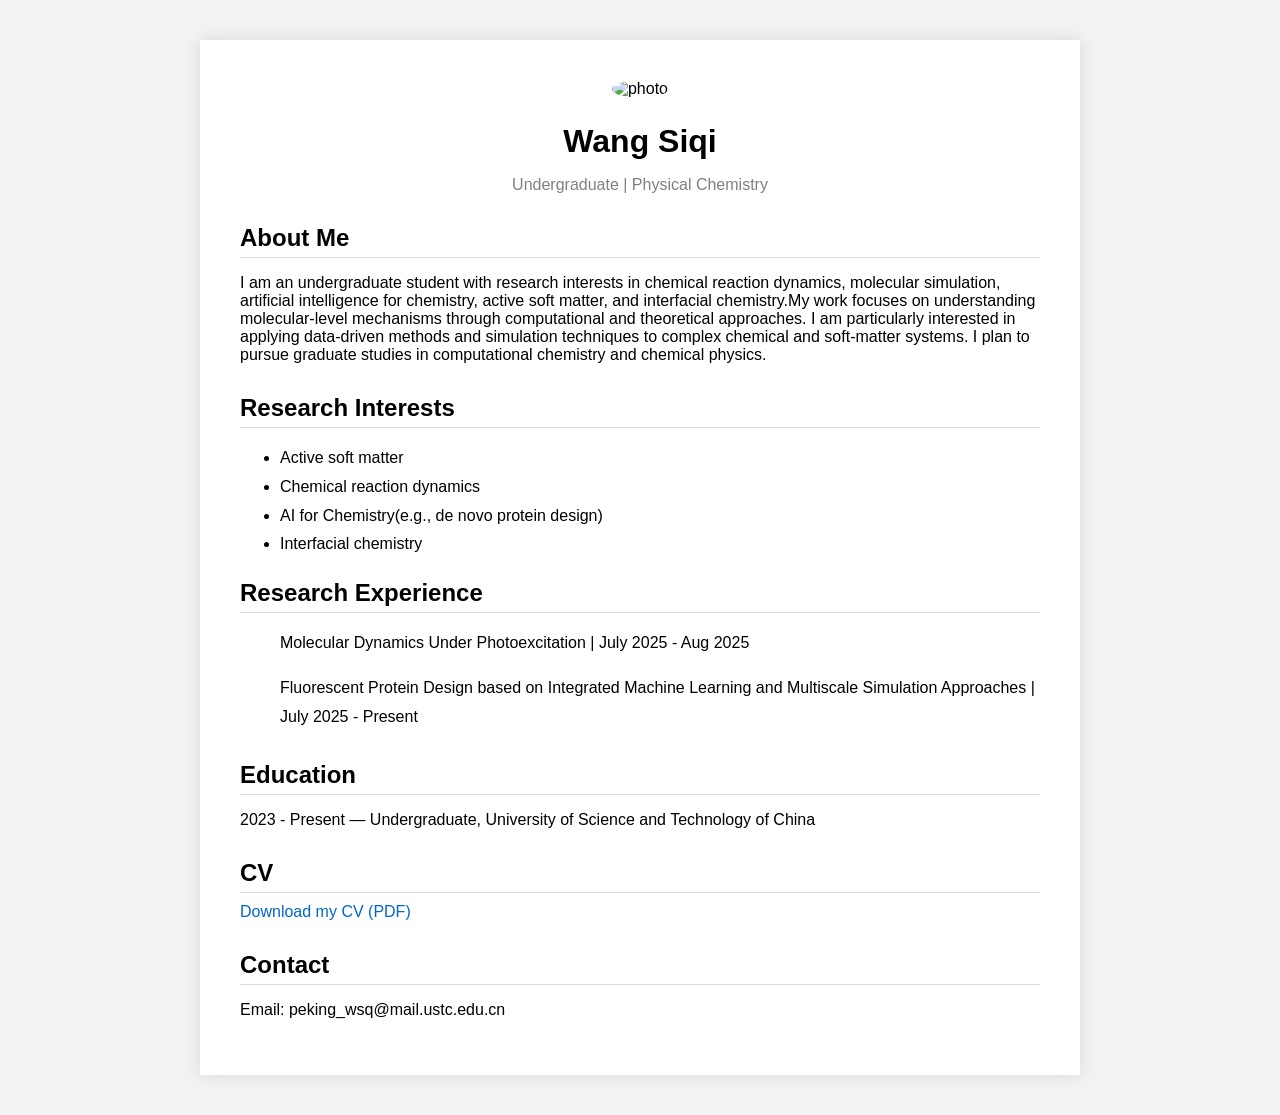
==== index.html @ 9597611c "Rename resume.html to index.html" ====
<!DOCTYPE html>
<html lang="en">
<head>
    <meta charset="UTF-8">
    <title>Wang Siqi</title>
    <link rel="stylesheet" href="style.css">
</head>
<body>

<div class="container">

    <div class="header">
        <img src="assets/photo.jpg" class="avatar" alt="photo">
        <h1>Wang Siqi</h1>
        <p class="title">Undergraduate | Physical Chemistry</p>
    </div>

    <section>
        <h2>About Me</h2>
        <p>I am an undergraduate student with research interests in chemical reaction dynamics, molecular simulation, 
            artificial intelligence for chemistry, active soft matter, and interfacial chemistry.My work focuses on understanding 
        molecular-level mechanisms through computational and theoretical approaches.
        I am particularly interested in applying data-driven methods and simulation techniques to complex chemical and soft-matter systems.
        I plan to pursue graduate studies in computational chemistry and chemical physics.
        </p>
    </section>

    <section>
        <h2>Research Interests</h2>
        <ul>
            <li>Active soft matter</li>
            <li>Chemical reaction dynamics</li>
            <li>AI for Chemistry(e.g., de novo protein design)</li>
            <li>Interfacial chemistry</li>
        </ul>
        <h2>Research Experience</h2>
        <ul> Molecular Dynamics Under Photoexcitation | July 2025 - Aug 2025</ul>
        <ul> Fluorescent Protein Design based on Integrated Machine Learning and Multiscale Simulation Approaches | July 2025 - Present</ul>
    </section>

    <section>
        <h2>Education</h2>
        <p>2023 - Present — Undergraduate, University of Science and Technology of China</p>
    </section>
    

    <section>
        <h2>CV</h2>
        <a href="materiels/CV_Siqi_Wang.pdf" target="_blank">Download my CV (PDF)</a>
    </section>

    <section>
        <h2>Contact</h2>
        <p>Email: peking_wsq@mail.ustc.edu.cn</p>
    </section>

</div>

</body>
</html>
---- style.css ----
body {
    font-family: Arial, Helvetica, sans-serif;
    background-color: #f2f2f2;
    margin: 0;
    padding: 40px 0;
}

.container {
    width: 800px;
    margin: auto;
    background: white;
    padding: 40px;
    box-shadow: 0 0 15px rgba(0,0,0,0.1);
}

.header {
    text-align: center;
    margin-bottom: 30px;
}

.avatar {
    width: 150px;
    border-radius: 50%;
    margin-bottom: 15px;
}

h1 {
    margin: 10px 0 5px 0;
}

.title {
    color: gray;
    margin-bottom: 20px;
}

section {
    margin-top: 30px;
}

h2 {
    border-bottom: 1px solid #ddd;
    padding-bottom: 5px;
    margin-bottom: 10px;
}

ul {
    line-height: 1.8;
}

a {
    color: #0066cc;
    text-decoration: none;
}

a:hover {
    text-decoration: underline;
}
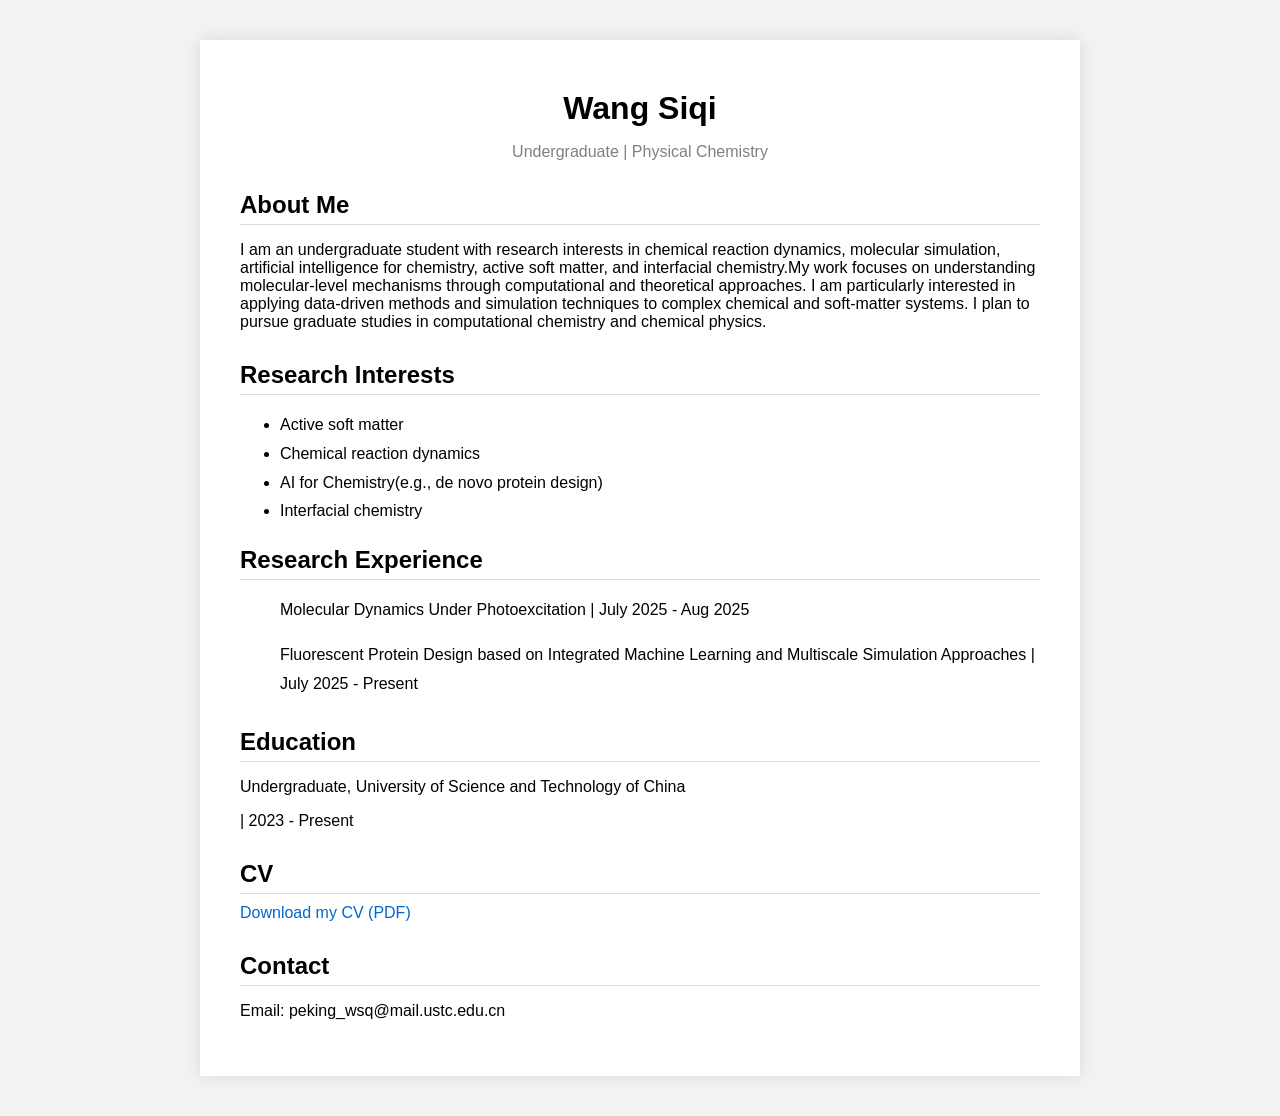
==== commit 69477954: "Update index.html" ====
--- a/index.html
+++ b/index.html
@@ -10,7 +10,7 @@
 <div class="container">
 
     <div class="header">
-        <img src="assets/photo.jpg" class="avatar" alt="photo">
+        <!--<img src="materials/photo.jpg" class="avatar" alt="photo"> -->
         <h1>Wang Siqi</h1>
         <p class="title">Undergraduate | Physical Chemistry</p>
     </div>
@@ -40,7 +40,7 @@
 
     <section>
         <h2>Education</h2>
-        <p>2023 - Present — Undergraduate, University of Science and Technology of China</p>
+        <p> Undergraduate, University of Science and Technology of China</p> | 2023 - Present 
     </section>
     
 
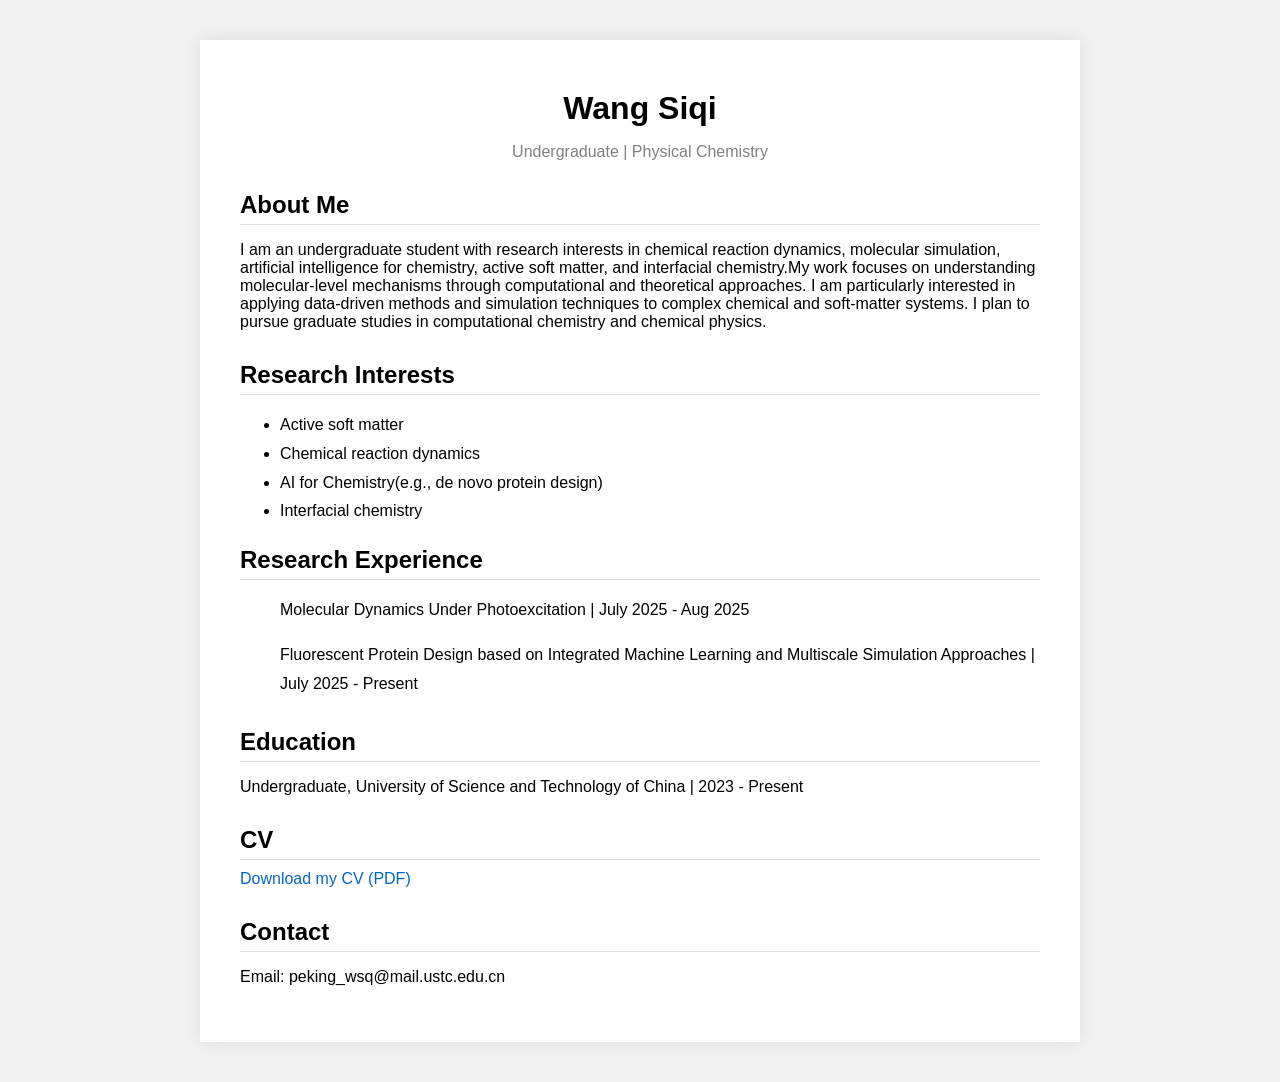
==== commit d32b8796: "Update index.html" ====
--- a/index.html
+++ b/index.html
@@ -17,11 +17,10 @@
 
     <section>
         <h2>About Me</h2>
-        <p>I am an undergraduate student with research interests in chemical reaction dynamics, molecular simulation, 
-            artificial intelligence for chemistry, active soft matter, and interfacial chemistry.My work focuses on understanding 
-        molecular-level mechanisms through computational and theoretical approaches.
-        I am particularly interested in applying data-driven methods and simulation techniques to complex chemical and soft-matter systems.
-        I plan to pursue graduate studies in computational chemistry and chemical physics.
+        <p>I am an undergraduate student with research interests in chemical reaction dynamics, molecular simulation,  artificial intelligence for chemistry, active soft matter,
+            and interfacial chemistry.My work focuses on understanding  molecular-level mechanisms through computational and theoretical approaches.
+            I am particularly interested in applying data-driven methods and simulation techniques to complex chemical and soft-matter systems. 
+            I plan to pursue graduate studies in computational chemistry and chemical physics.
         </p>
     </section>
 
@@ -40,7 +39,7 @@
 
     <section>
         <h2>Education</h2>
-        <p> Undergraduate, University of Science and Technology of China</p> | 2023 - Present 
+        <p> Undergraduate, University of Science and Technology of China | 2023 - Present </p> 
     </section>
     
 
--- a/style.css
+++ b/style.css
@@ -18,11 +18,11 @@
     margin-bottom: 30px;
 }
 
-.avatar {
+/*.avatar {
     width: 150px;
     border-radius: 50%;
     margin-bottom: 15px;
-}
+}*/
 
 h1 {
     margin: 10px 0 5px 0;
@@ -54,4 +54,4 @@
 
 a:hover {
     text-decoration: underline;
-}+}
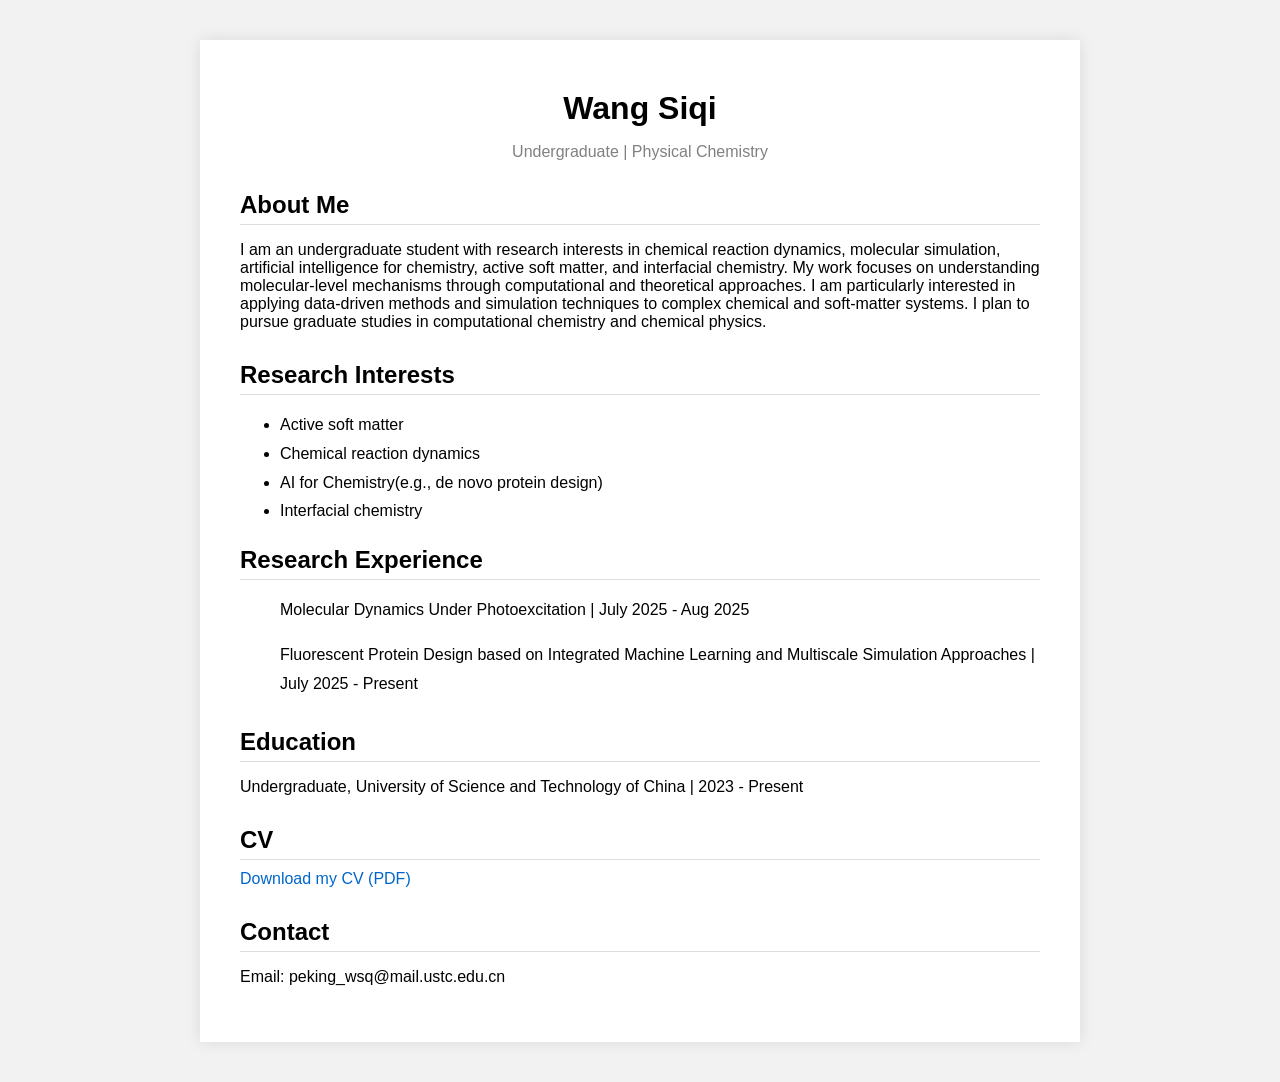
==== commit 9ce0a5fb: "Update index.html" ====
--- a/index.html
+++ b/index.html
@@ -3,6 +3,14 @@
 <head>
     <meta charset="UTF-8">
     <title>Wang Siqi</title>
+    <!-- Google Analytics -->
+    <script async src="https://www.googletagmanager.com/gtag/js?id=G-3S19ETT82K"></script>
+    <script>
+      window.dataLayer = window.dataLayer || [];
+      function gtag(){dataLayer.push(arguments);}
+      gtag('js', new Date());
+      gtag('config', 'G-3S19ETT82K');
+    </script>
     <link rel="stylesheet" href="style.css">
 </head>
 <body>
@@ -18,7 +26,7 @@
     <section>
         <h2>About Me</h2>
         <p>I am an undergraduate student with research interests in chemical reaction dynamics, molecular simulation,  artificial intelligence for chemistry, active soft matter,
-            and interfacial chemistry.My work focuses on understanding  molecular-level mechanisms through computational and theoretical approaches.
+            and interfacial chemistry. My work focuses on understanding  molecular-level mechanisms through computational and theoretical approaches.
             I am particularly interested in applying data-driven methods and simulation techniques to complex chemical and soft-matter systems. 
             I plan to pursue graduate studies in computational chemistry and chemical physics.
         </p>
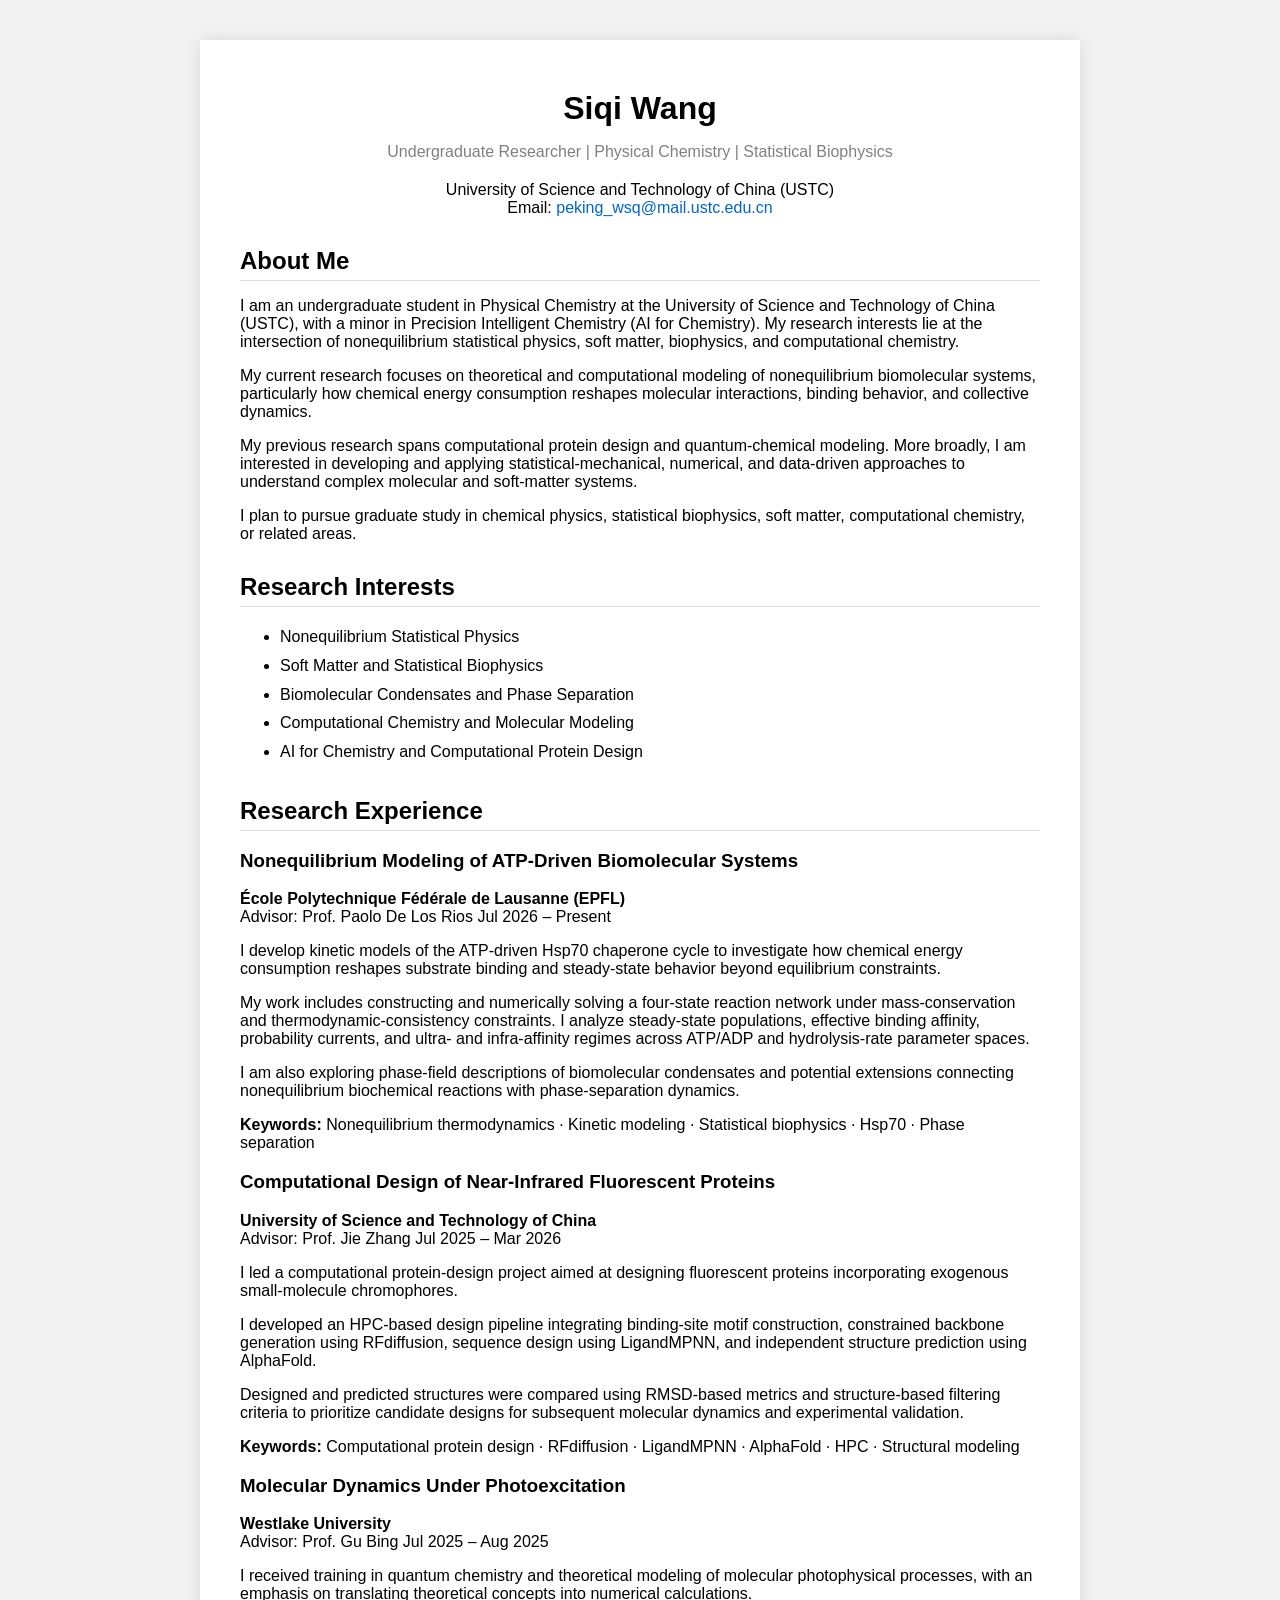
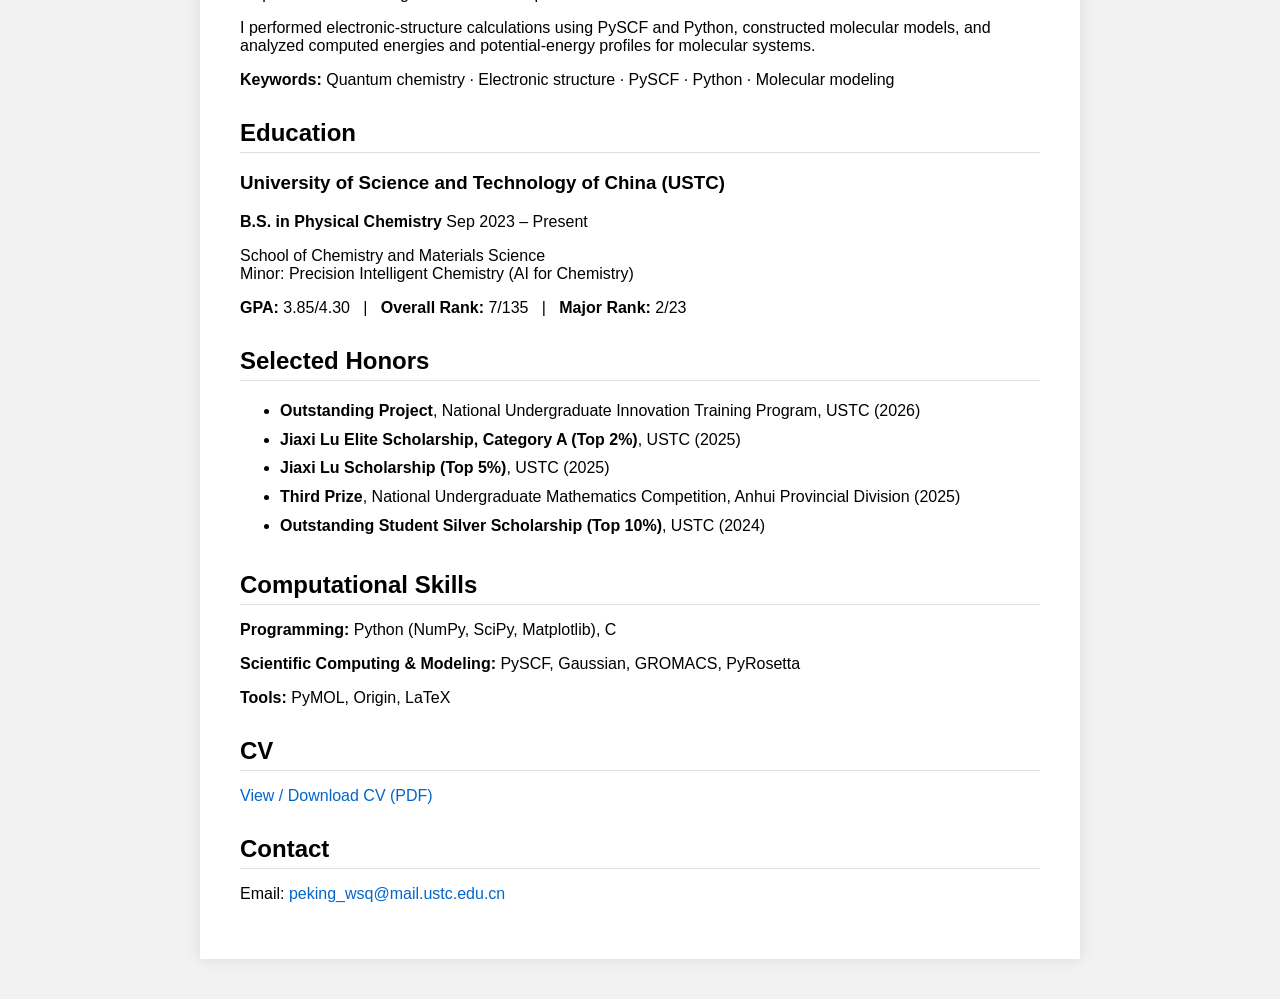
==== commit e0452711: "Revise index.html for updated content and layout Updated personal information and research interests" ====
--- a/index.html
+++ b/index.html
@@ -1,65 +1,399 @@
 <!DOCTYPE html>
 <html lang="en">
+
 <head>
     <meta charset="UTF-8">
-    <title>Wang Siqi</title>
+    <meta name="viewport" content="width=device-width, initial-scale=1.0">
+
+    <title>Siqi Wang | Physical Chemistry & Statistical Biophysics</title>
+
     <!-- Google Analytics -->
     <script async src="https://www.googletagmanager.com/gtag/js?id=G-3S19ETT82K"></script>
     <script>
-      window.dataLayer = window.dataLayer || [];
-      function gtag(){dataLayer.push(arguments);}
-      gtag('js', new Date());
-      gtag('config', 'G-3S19ETT82K');
+        window.dataLayer = window.dataLayer || [];
+        function gtag(){dataLayer.push(arguments);}
+        gtag('js', new Date());
+        gtag('config', 'G-3S19ETT82K');
     </script>
+
     <link rel="stylesheet" href="style.css">
 </head>
+
+
 <body>
 
 <div class="container">
 
-    <div class="header">
-        <!--<img src="materials/photo.jpg" class="avatar" alt="photo"> -->
-        <h1>Wang Siqi</h1>
-        <p class="title">Undergraduate | Physical Chemistry</p>
-    </div>
-
-    <section>
+    <!-- =========================================================
+         HEADER
+         ========================================================= -->
+
+    <header class="header">
+
+        <!--
+        If you want to add a photo later:
+        <img src="materials/photo.jpg" class="avatar" alt="Siqi Wang">
+        -->
+
+        <h1>Siqi Wang</h1>
+
+        <p class="title">
+            Undergraduate Researcher | Physical Chemistry | Statistical Biophysics
+        </p>
+
+        <p class="contact">
+            University of Science and Technology of China (USTC)
+            <br>
+            Email:
+            <a href="mailto:peking_wsq@mail.ustc.edu.cn">
+                peking_wsq@mail.ustc.edu.cn
+            </a>
+        </p>
+
+    </header>
+
+
+    <!-- =========================================================
+         ABOUT
+         ========================================================= -->
+
+    <section id="about">
+
         <h2>About Me</h2>
-        <p>I am an undergraduate student with research interests in chemical reaction dynamics, molecular simulation,  artificial intelligence for chemistry, active soft matter,
-            and interfacial chemistry. My work focuses on understanding  molecular-level mechanisms through computational and theoretical approaches.
-            I am particularly interested in applying data-driven methods and simulation techniques to complex chemical and soft-matter systems. 
-            I plan to pursue graduate studies in computational chemistry and chemical physics.
-        </p>
-    </section>
-
-    <section>
+
+        <p>
+            I am an undergraduate student in Physical Chemistry at the
+            University of Science and Technology of China (USTC), with a
+            minor in Precision Intelligent Chemistry (AI for Chemistry).
+            My research interests lie at the intersection of
+            nonequilibrium statistical physics, soft matter, biophysics,
+            and computational chemistry.
+        </p>
+
+        <p>
+            My current research focuses on theoretical and computational
+            modeling of nonequilibrium biomolecular systems, particularly
+            how chemical energy consumption reshapes molecular interactions,
+            binding behavior, and collective dynamics.
+        </p>
+
+        <p>
+            My previous research spans computational protein design and
+            quantum-chemical modeling. More broadly, I am interested in
+            developing and applying statistical-mechanical, numerical, and
+            data-driven approaches to understand complex molecular and
+            soft-matter systems.
+        </p>
+
+        <p>
+            I plan to pursue graduate study in chemical physics,
+            statistical biophysics, soft matter, computational chemistry,
+            or related areas.
+        </p>
+
+    </section>
+
+
+    <!-- =========================================================
+         RESEARCH INTERESTS
+         ========================================================= -->
+
+    <section id="interests">
+
         <h2>Research Interests</h2>
+
         <ul>
-            <li>Active soft matter</li>
-            <li>Chemical reaction dynamics</li>
-            <li>AI for Chemistry(e.g., de novo protein design)</li>
-            <li>Interfacial chemistry</li>
+            <li>Nonequilibrium Statistical Physics</li>
+            <li>Soft Matter and Statistical Biophysics</li>
+            <li>Biomolecular Condensates and Phase Separation</li>
+            <li>Computational Chemistry and Molecular Modeling</li>
+            <li>AI for Chemistry and Computational Protein Design</li>
         </ul>
+
+    </section>
+
+
+    <!-- =========================================================
+         RESEARCH EXPERIENCE
+         ========================================================= -->
+
+    <section id="research">
+
         <h2>Research Experience</h2>
-        <ul> Molecular Dynamics Under Photoexcitation | July 2025 - Aug 2025</ul>
-        <ul> Fluorescent Protein Design based on Integrated Machine Learning and Multiscale Simulation Approaches | July 2025 - Present</ul>
-    </section>
-
-    <section>
+
+
+        <!-- EPFL -->
+
+        <div class="research-item">
+
+            <h3>
+                Nonequilibrium Modeling of ATP-Driven Biomolecular Systems
+            </h3>
+
+            <p class="research-meta">
+                <strong>École Polytechnique Fédérale de Lausanne (EPFL)</strong>
+                <br>
+                Advisor: Prof. Paolo De Los Rios
+                <span class="date">Jul 2026 – Present</span>
+            </p>
+
+            <p>
+                I develop kinetic models of the ATP-driven Hsp70 chaperone
+                cycle to investigate how chemical energy consumption reshapes
+                substrate binding and steady-state behavior beyond equilibrium
+                constraints.
+            </p>
+
+            <p>
+                My work includes constructing and numerically solving a
+                four-state reaction network under mass-conservation and
+                thermodynamic-consistency constraints. I analyze steady-state
+                populations, effective binding affinity, probability currents,
+                and ultra- and infra-affinity regimes across ATP/ADP and
+                hydrolysis-rate parameter spaces.
+            </p>
+
+            <p>
+                I am also exploring phase-field descriptions of biomolecular
+                condensates and potential extensions connecting nonequilibrium
+                biochemical reactions with phase-separation dynamics.
+            </p>
+
+            <p class="keywords">
+                <strong>Keywords:</strong>
+                Nonequilibrium thermodynamics · Kinetic modeling ·
+                Statistical biophysics · Hsp70 · Phase separation
+            </p>
+
+        </div>
+
+
+        <!-- USTC -->
+
+        <div class="research-item">
+
+            <h3>
+                Computational Design of Near-Infrared Fluorescent Proteins
+            </h3>
+
+            <p class="research-meta">
+                <strong>University of Science and Technology of China</strong>
+                <br>
+                Advisor: Prof. Jie Zhang
+                <span class="date">Jul 2025 – Mar 2026</span>
+            </p>
+
+            <p>
+                I led a computational protein-design project aimed at
+                designing fluorescent proteins incorporating exogenous
+                small-molecule chromophores.
+            </p>
+
+            <p>
+                I developed an HPC-based design pipeline integrating
+                binding-site motif construction, constrained backbone
+                generation using RFdiffusion, sequence design using
+                LigandMPNN, and independent structure prediction using
+                AlphaFold.
+            </p>
+
+            <p>
+                Designed and predicted structures were compared using
+                RMSD-based metrics and structure-based filtering criteria
+                to prioritize candidate designs for subsequent molecular
+                dynamics and experimental validation.
+            </p>
+
+            <p class="keywords">
+                <strong>Keywords:</strong>
+                Computational protein design · RFdiffusion · LigandMPNN ·
+                AlphaFold · HPC · Structural modeling
+            </p>
+
+        </div>
+
+
+        <!-- Westlake -->
+
+        <div class="research-item">
+
+            <h3>
+                Molecular Dynamics Under Photoexcitation
+            </h3>
+
+            <p class="research-meta">
+                <strong>Westlake University</strong>
+                <br>
+                Advisor: Prof. Gu Bing
+                <span class="date">Jul 2025 – Aug 2025</span>
+            </p>
+
+            <p>
+                I received training in quantum chemistry and theoretical
+                modeling of molecular photophysical processes, with an
+                emphasis on translating theoretical concepts into numerical
+                calculations.
+            </p>
+
+            <p>
+                I performed electronic-structure calculations using PySCF
+                and Python, constructed molecular models, and analyzed
+                computed energies and potential-energy profiles for
+                molecular systems.
+            </p>
+
+            <p class="keywords">
+                <strong>Keywords:</strong>
+                Quantum chemistry · Electronic structure · PySCF ·
+                Python · Molecular modeling
+            </p>
+
+        </div>
+
+    </section>
+
+
+    <!-- =========================================================
+         EDUCATION
+         ========================================================= -->
+
+    <section id="education">
+
         <h2>Education</h2>
-        <p> Undergraduate, University of Science and Technology of China | 2023 - Present </p> 
-    </section>
-    
-
-    <section>
+
+        <div class="education-item">
+
+            <h3>
+                University of Science and Technology of China (USTC)
+            </h3>
+
+            <p>
+                <strong>B.S. in Physical Chemistry</strong>
+                <span class="date">Sep 2023 – Present</span>
+            </p>
+
+            <p>
+                School of Chemistry and Materials Science
+                <br>
+                Minor: Precision Intelligent Chemistry (AI for Chemistry)
+            </p>
+
+            <p>
+                <strong>GPA:</strong> 3.85/4.30
+                &nbsp; | &nbsp;
+                <strong>Overall Rank:</strong> 7/135
+                &nbsp; | &nbsp;
+                <strong>Major Rank:</strong> 2/23
+            </p>
+
+        </div>
+
+    </section>
+
+
+    <!-- =========================================================
+         SELECTED HONORS
+         ========================================================= -->
+
+    <section id="honors">
+
+        <h2>Selected Honors</h2>
+
+        <ul>
+            <li>
+                <strong>Outstanding Project</strong>,
+                National Undergraduate Innovation Training Program,
+                USTC (2026)
+            </li>
+
+            <li>
+                <strong>Jiaxi Lu Elite Scholarship, Category A
+                (Top 2%)</strong>, USTC (2025)
+            </li>
+
+            <li>
+                <strong>Jiaxi Lu Scholarship (Top 5%)</strong>,
+                USTC (2025)
+            </li>
+
+            <li>
+                <strong>Third Prize</strong>,
+                National Undergraduate Mathematics Competition,
+                Anhui Provincial Division (2025)
+            </li>
+
+            <li>
+                <strong>Outstanding Student Silver Scholarship
+                (Top 10%)</strong>, USTC (2024)
+            </li>
+
+        </ul>
+
+    </section>
+
+
+    <!-- =========================================================
+         COMPUTATIONAL SKILLS
+         ========================================================= -->
+
+    <section id="skills">
+
+        <h2>Computational Skills</h2>
+
+        <p>
+            <strong>Programming:</strong>
+            Python (NumPy, SciPy, Matplotlib), C
+        </p>
+
+        <p>
+            <strong>Scientific Computing &amp; Modeling:</strong>
+            PySCF, Gaussian, GROMACS, PyRosetta
+        </p>
+
+        <p>
+            <strong>Tools:</strong>
+            PyMOL, Origin, LaTeX
+        </p>
+
+    </section>
+
+
+    <!-- =========================================================
+         CV
+         ========================================================= -->
+
+    <section id="cv">
+
         <h2>CV</h2>
-        <a href="materiels/CV_Siqi_Wang.pdf" target="_blank">Download my CV (PDF)</a>
-    </section>
-
-    <section>
+
+        <p>
+            <a href="materials/CV_Siqi_Wang.pdf"
+               target="_blank"
+               rel="noopener noreferrer">
+                View / Download CV (PDF)
+            </a>
+        </p>
+
+    </section>
+
+
+    <!-- =========================================================
+         CONTACT
+         ========================================================= -->
+
+    <section id="contact">
+
         <h2>Contact</h2>
-        <p>Email: peking_wsq@mail.ustc.edu.cn</p>
-    </section>
+
+        <p>
+            Email:
+            <a href="mailto:peking_wsq@mail.ustc.edu.cn">
+                peking_wsq@mail.ustc.edu.cn
+            </a>
+        </p>
+
+    </section>
+
 
 </div>
 
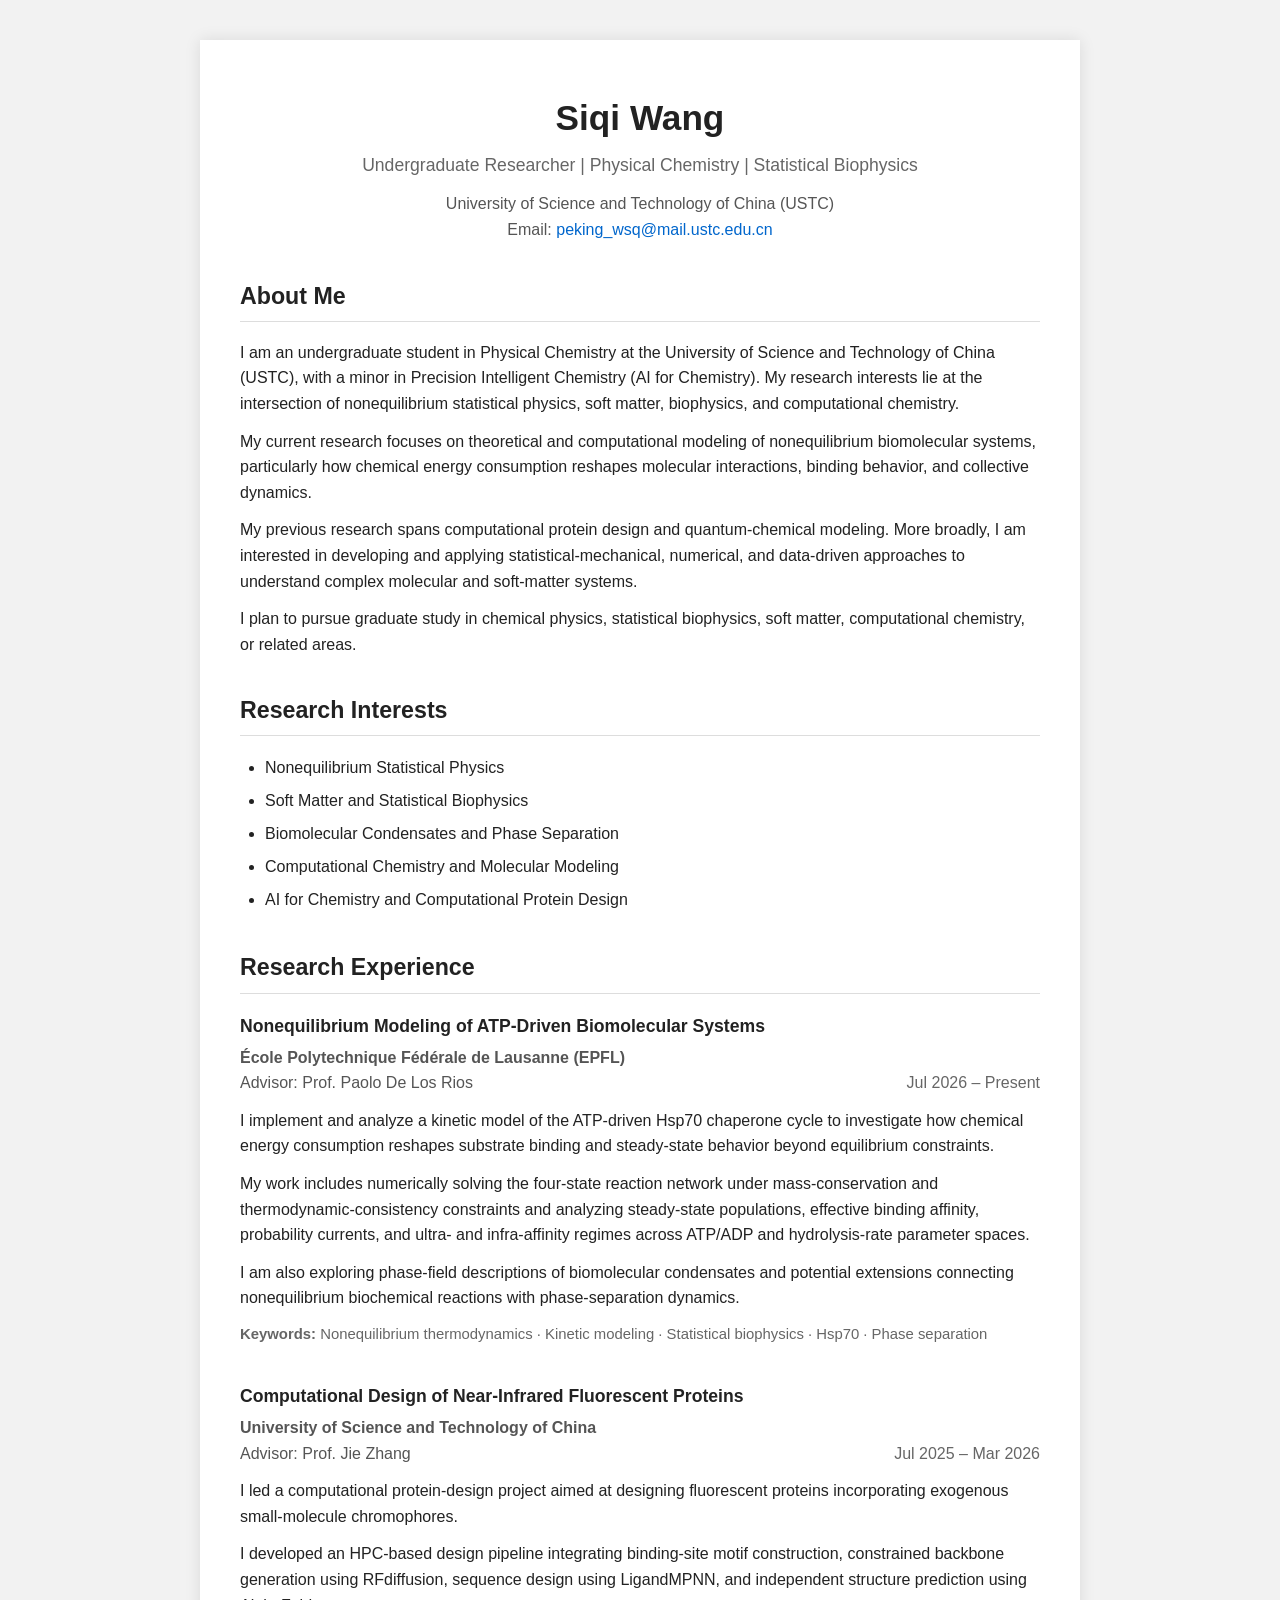
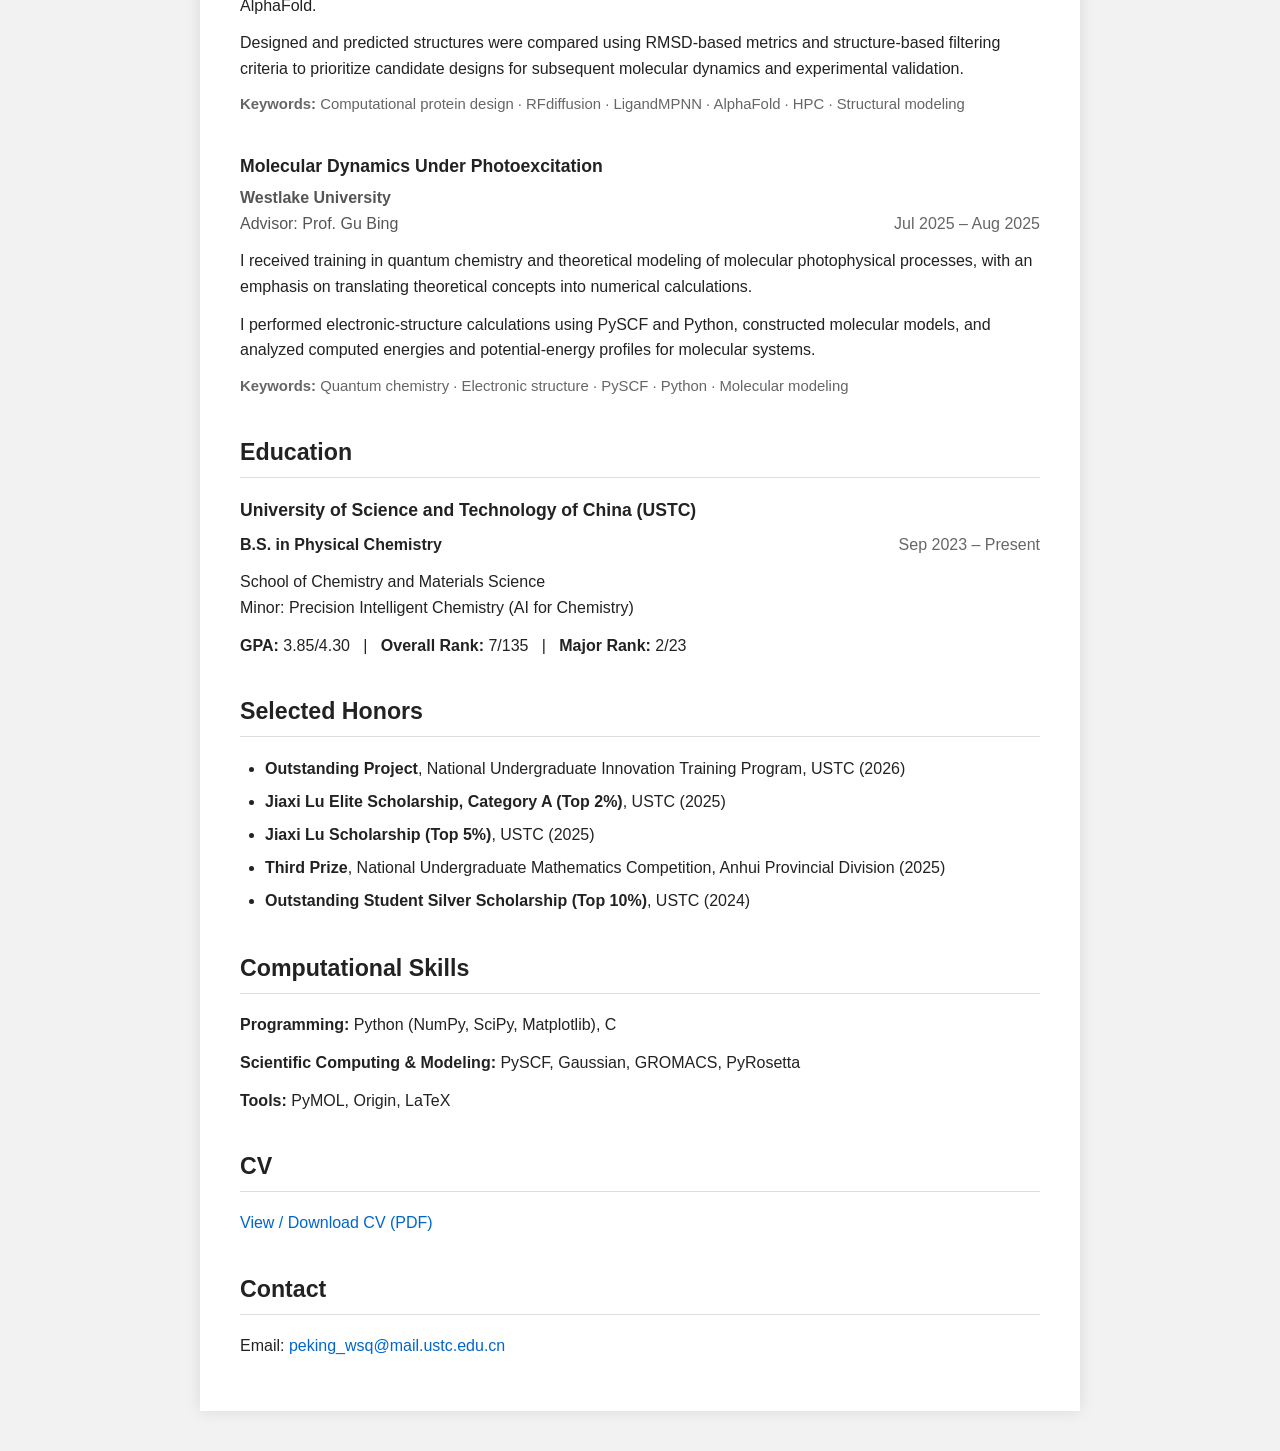
==== commit 10f1c92c: "Update index.html" ====
--- a/index.html
+++ b/index.html
@@ -138,19 +138,19 @@
             </p>
 
             <p>
-                I develop kinetic models of the ATP-driven Hsp70 chaperone
-                cycle to investigate how chemical energy consumption reshapes
-                substrate binding and steady-state behavior beyond equilibrium
-                constraints.
-            </p>
-
-            <p>
-                My work includes constructing and numerically solving a
-                four-state reaction network under mass-conservation and
-                thermodynamic-consistency constraints. I analyze steady-state
-                populations, effective binding affinity, probability currents,
-                and ultra- and infra-affinity regimes across ATP/ADP and
-                hydrolysis-rate parameter spaces.
+                I implement and analyze a kinetic model of the ATP-driven Hsp70
+                chaperone cycle to investigate how chemical energy consumption
+                reshapes substrate binding and steady-state behavior beyond
+                equilibrium constraints.
+            </p>
+
+            <p>
+                My work includes numerically solving the four-state reaction
+                network under mass-conservation and thermodynamic-consistency
+                constraints and analyzing steady-state populations, effective
+                binding affinity, probability currents, and ultra- and
+                infra-affinity regimes across ATP/ADP and hydrolysis-rate
+                parameter spaces.
             </p>
 
             <p>
--- a/style.css
+++ b/style.css
@@ -1,51 +1,156 @@
+/* =========================
+   General
+   ========================= */
+
 body {
     font-family: Arial, Helvetica, sans-serif;
     background-color: #f2f2f2;
+    color: #222;
     margin: 0;
     padding: 40px 0;
+    line-height: 1.6;
 }
+
+
+/* =========================
+   Main container
+   ========================= */
 
 .container {
     width: 800px;
+    max-width: calc(100% - 80px);
     margin: auto;
     background: white;
     padding: 40px;
-    box-shadow: 0 0 15px rgba(0,0,0,0.1);
+    box-shadow: 0 0 15px rgba(0, 0, 0, 0.1);
 }
+
+
+/* =========================
+   Header
+   ========================= */
 
 .header {
     text-align: center;
-    margin-bottom: 30px;
+    margin-bottom: 35px;
 }
 
-/*.avatar {
+.header h1 {
+    margin: 10px 0 5px 0;
+    font-size: 2.2rem;
+}
+
+.title {
+    color: #666;
+    margin: 5px 0 12px;
+    font-size: 1.1rem;
+}
+
+.contact {
+    color: #555;
+    margin-top: 8px;
+}
+
+
+/* Optional profile photo
+
+.avatar {
     width: 150px;
     border-radius: 50%;
     margin-bottom: 15px;
-}*/
-
-h1 {
-    margin: 10px 0 5px 0;
 }
 
-.title {
-    color: gray;
-    margin-bottom: 20px;
-}
+*/
+
+
+/* =========================
+   Sections
+   ========================= */
 
 section {
-    margin-top: 30px;
+    margin-top: 35px;
 }
 
 h2 {
     border-bottom: 1px solid #ddd;
-    padding-bottom: 5px;
-    margin-bottom: 10px;
+    padding-bottom: 6px;
+    margin-bottom: 18px;
+    font-size: 1.45rem;
 }
+
+h3 {
+    margin-top: 0;
+    margin-bottom: 6px;
+    font-size: 1.1rem;
+}
+
+p {
+    margin-top: 8px;
+    margin-bottom: 12px;
+}
+
+
+/* =========================
+   Lists
+   ========================= */
 
 ul {
     line-height: 1.8;
+    padding-left: 25px;
 }
+
+li {
+    margin-bottom: 4px;
+}
+
+
+/* =========================
+   Research Experience
+   ========================= */
+
+.research-item {
+    margin-bottom: 35px;
+}
+
+.research-item h3 {
+    margin-bottom: 5px;
+}
+
+.research-meta {
+    color: #555;
+    margin-top: 0;
+    margin-bottom: 12px;
+}
+
+.date {
+    float: right;
+    color: #666;
+    font-weight: normal;
+}
+
+.keywords {
+    color: #666;
+    font-size: 0.93rem;
+    margin-top: 12px;
+}
+
+
+/* =========================
+   Education
+   ========================= */
+
+.education-item {
+    margin-bottom: 20px;
+}
+
+.education-item h3 {
+    margin-bottom: 5px;
+}
+
+
+/* =========================
+   Links
+   ========================= */
 
 a {
     color: #0066cc;
@@ -55,3 +160,37 @@
 a:hover {
     text-decoration: underline;
 }
+
+
+/* =========================
+   Mobile
+   ========================= */
+
+@media (max-width: 700px) {
+
+    body {
+        padding: 0;
+        background-color: white;
+    }
+
+    .container {
+        width: auto;
+        max-width: none;
+        padding: 25px 20px 50px;
+        box-shadow: none;
+    }
+
+    .date {
+        float: none;
+        display: block;
+        margin-top: 3px;
+    }
+
+    .header h1 {
+        font-size: 1.9rem;
+    }
+
+    h2 {
+        font-size: 1.3rem;
+    }
+}
